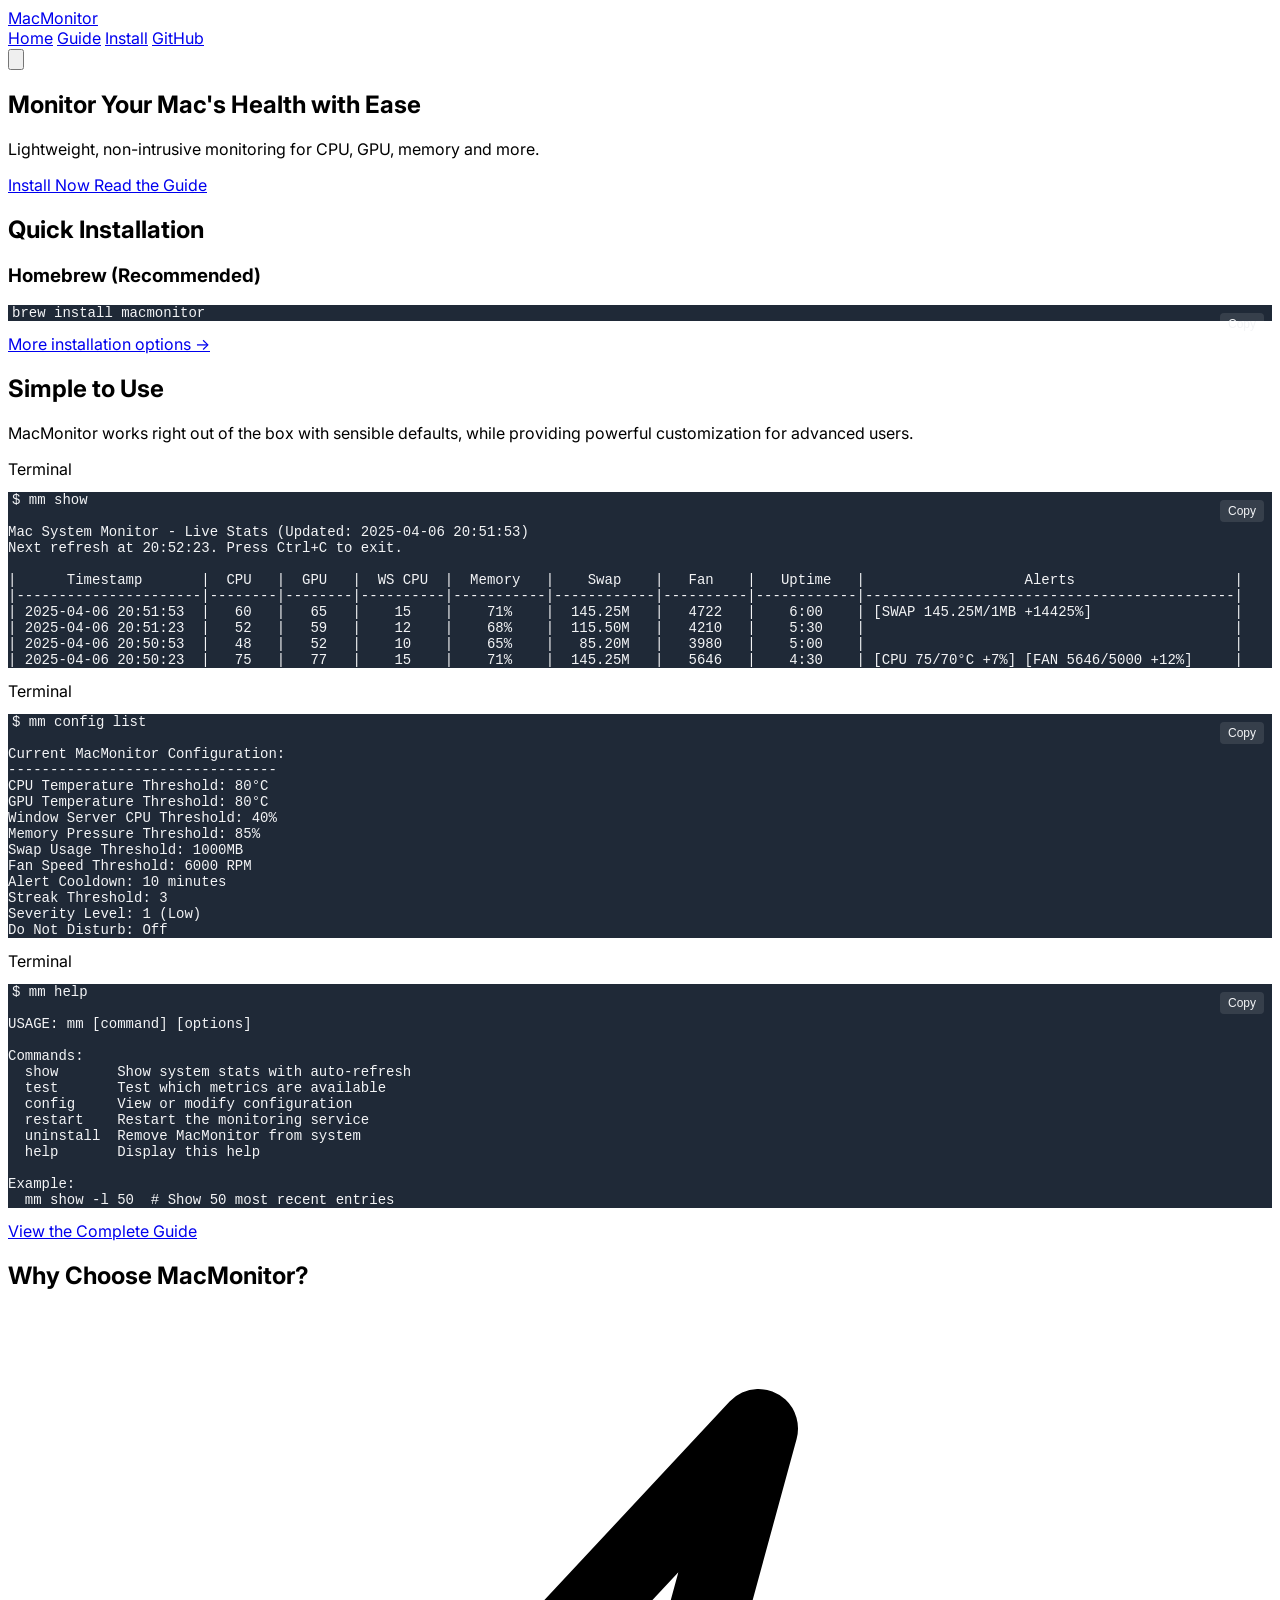
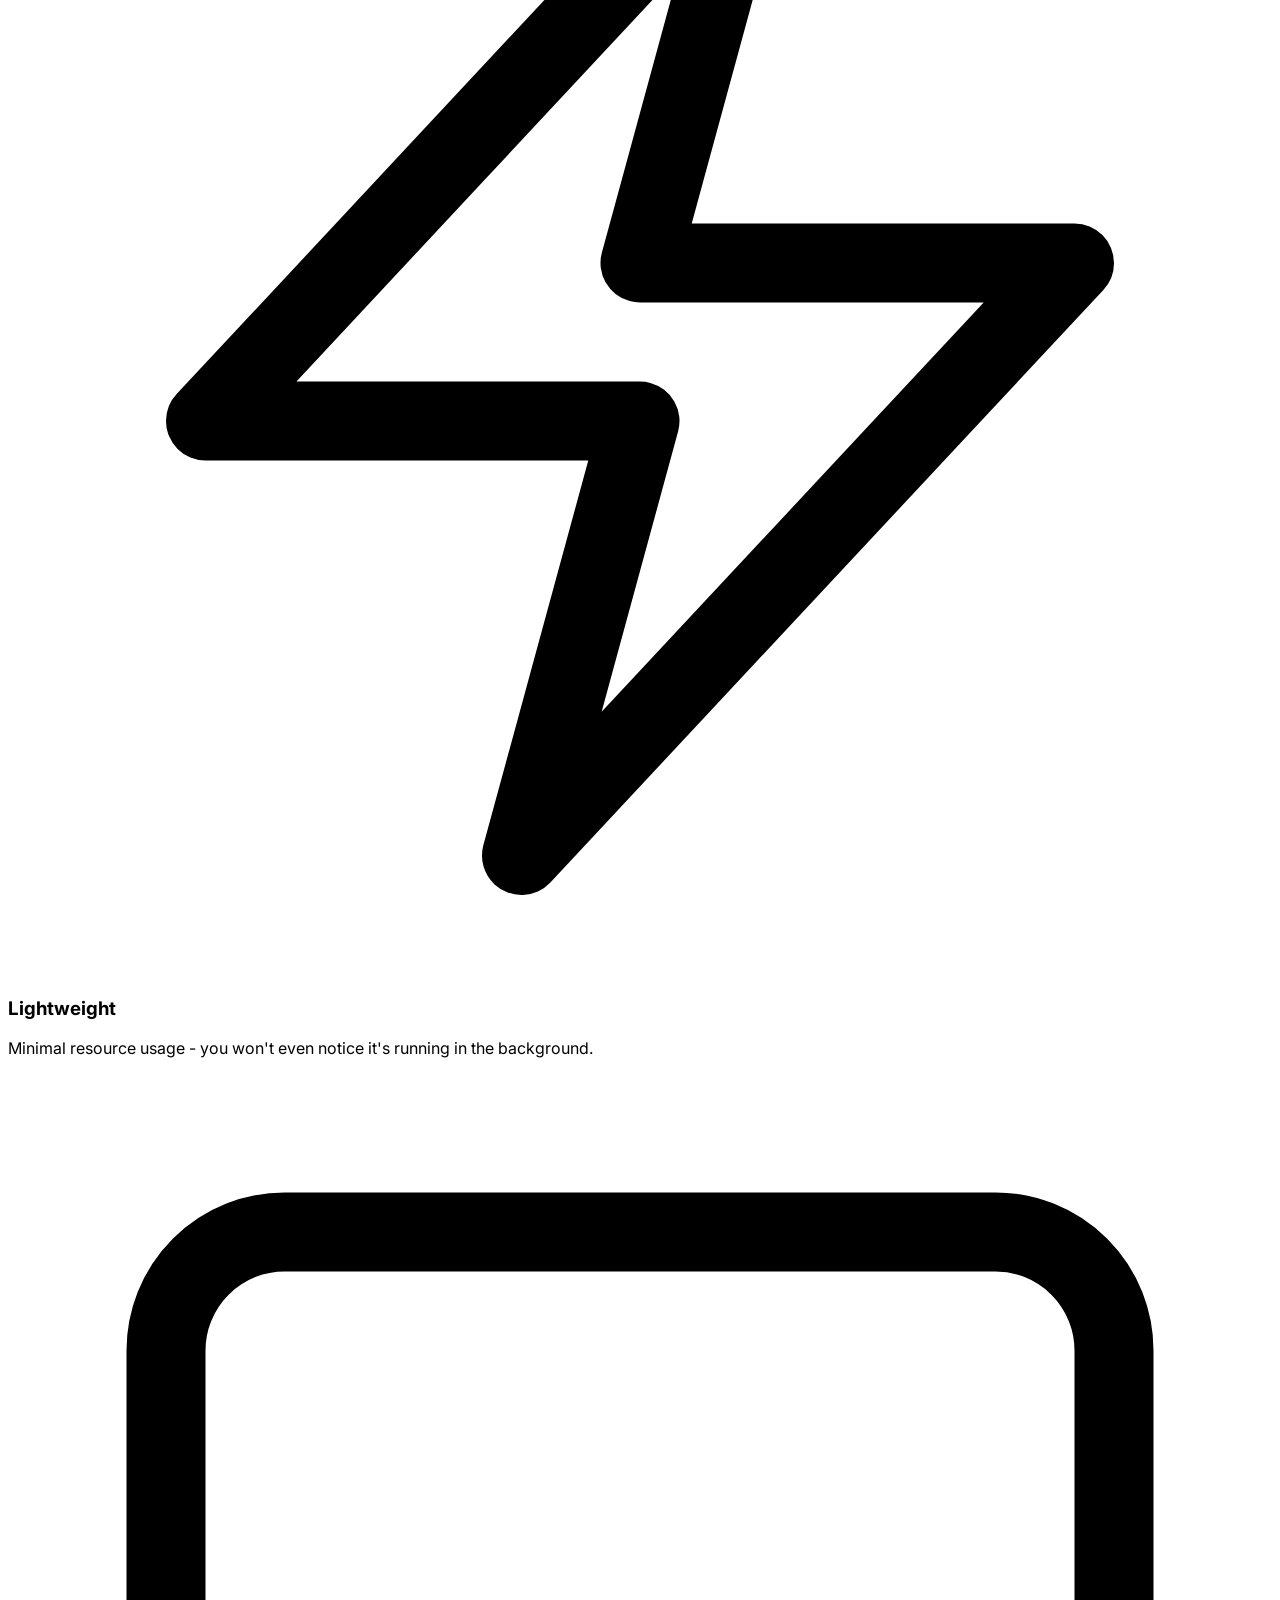
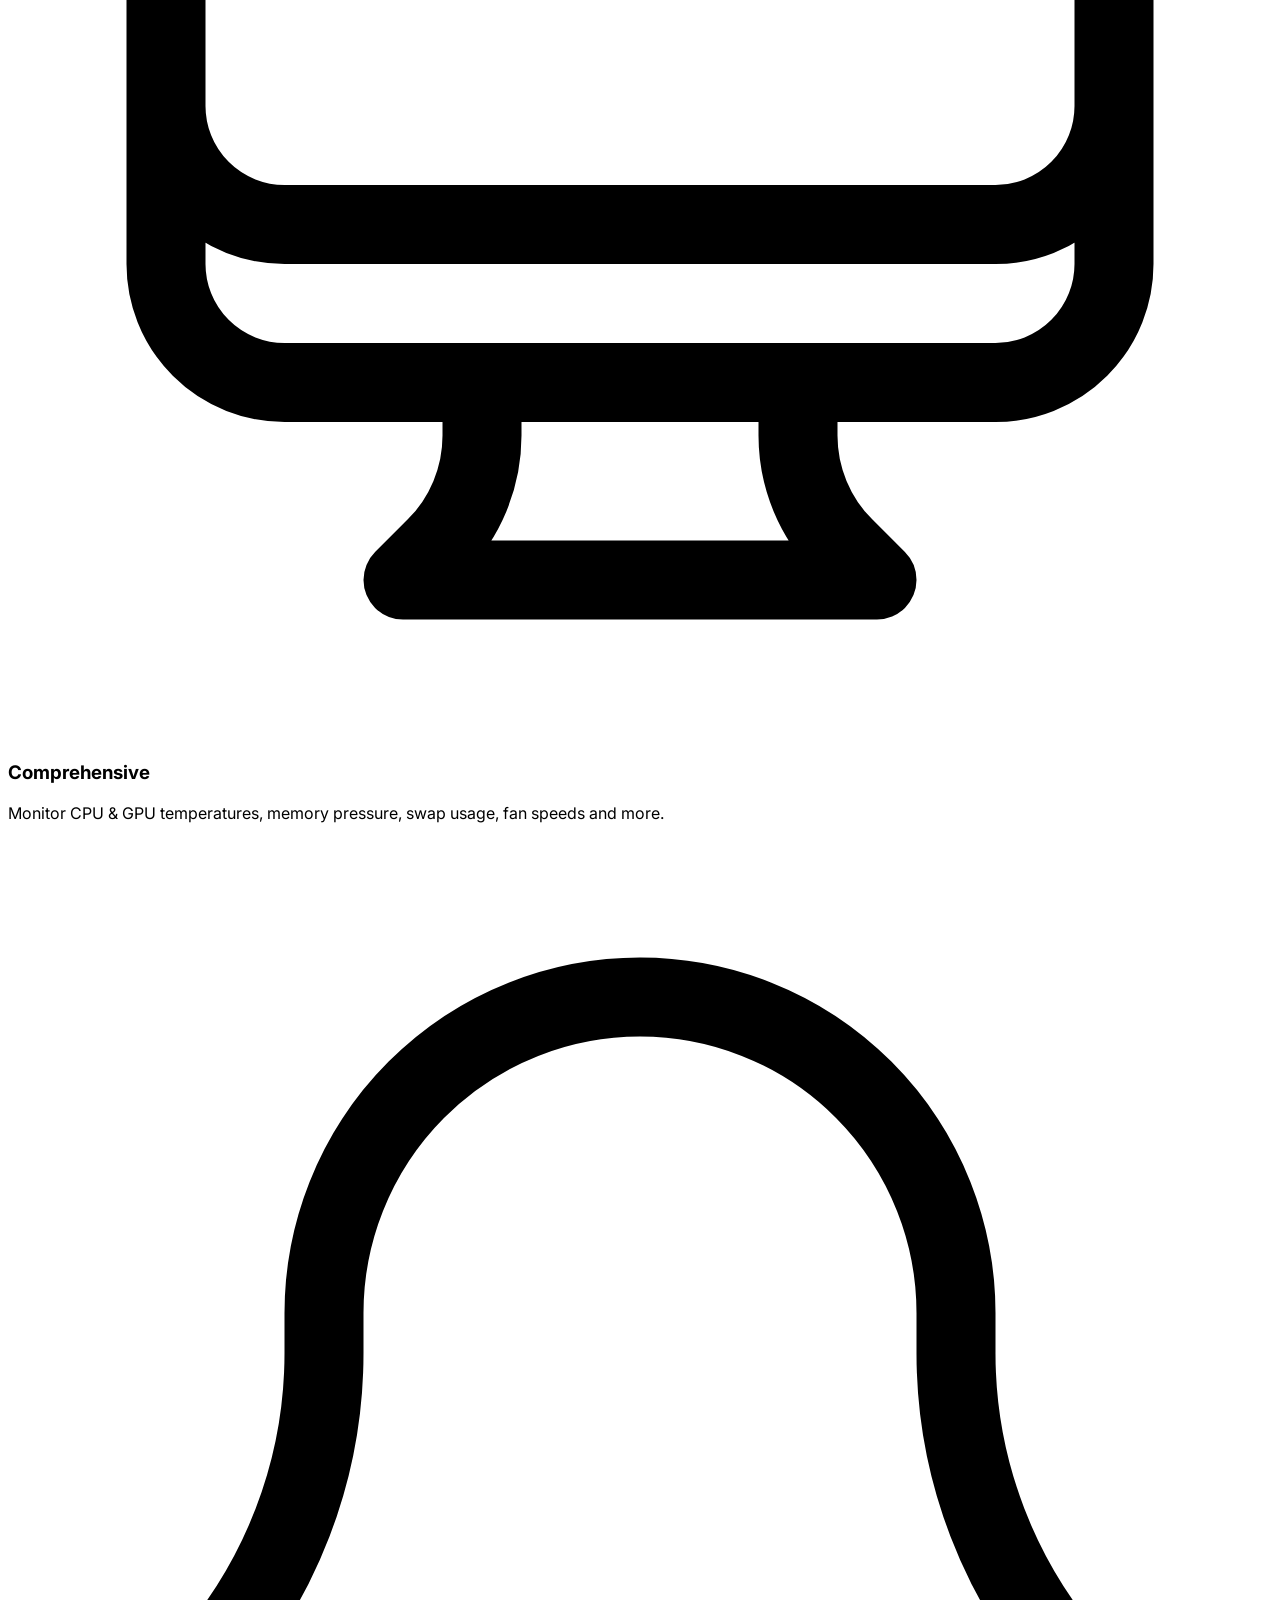
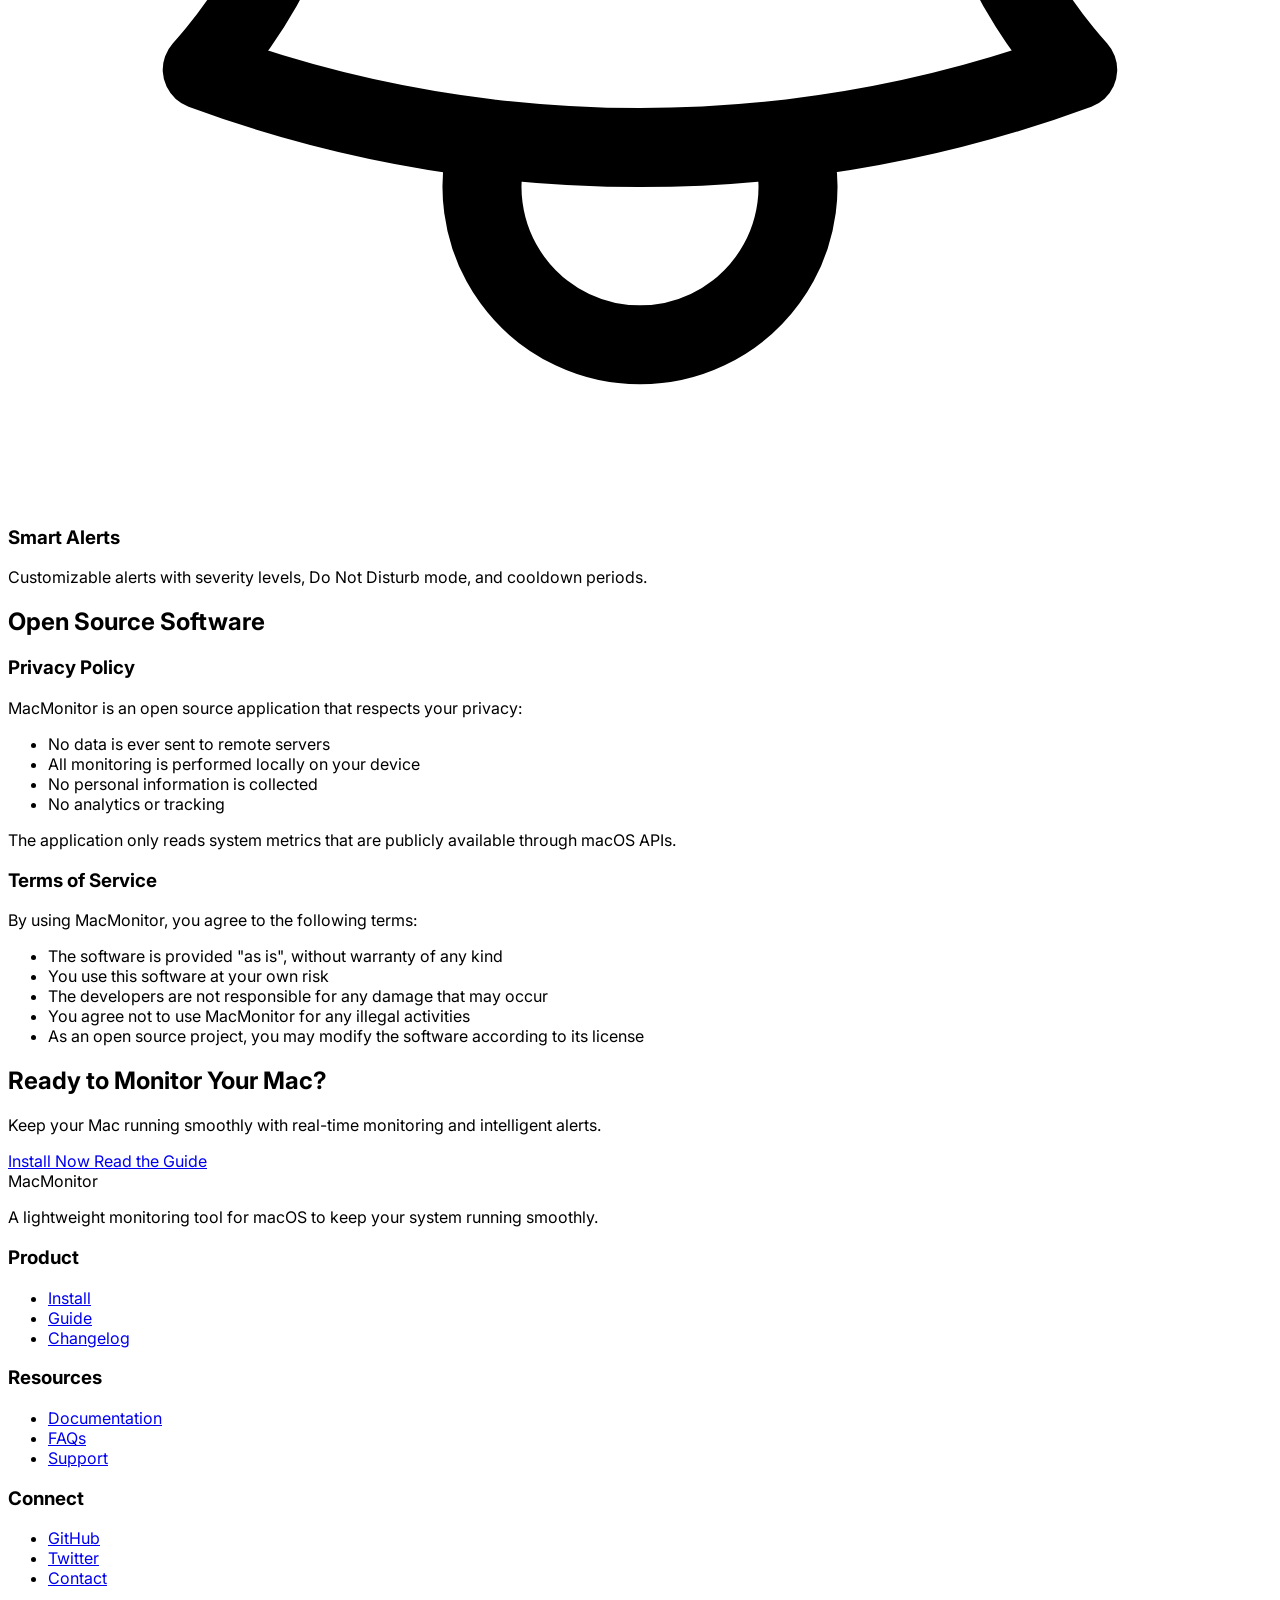
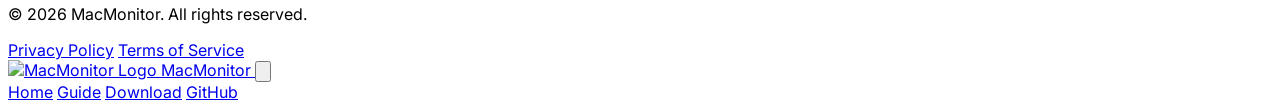
==== website/index.html @ 429462b3 "v0" ====
<!DOCTYPE html>
<html lang="en">
<head>
    <meta charset="UTF-8">
    <meta name="viewport" content="width=device-width, initial-scale=1.0">
    <title>MacMonitor - Lightweight System Monitoring for macOS</title>
    <meta name="description" content="MacMonitor is a lightweight, non-intrusive system monitoring tool for your Mac that helps you track CPU, GPU, memory usage and more with intelligent alerts.">
    <meta name="keywords" content="mac, macOS, monitoring, system monitor, CPU temperature, GPU temperature, memory, performance, alerts">
    
    <!-- Open Graph / Social Media Meta Tags -->
    <meta property="og:title" content="MacMonitor - Lightweight System Monitoring for macOS">
    <meta property="og:description" content="Track your Mac's health with real-time monitoring of CPU, GPU, memory usage and customizable alerts.">
    <meta property="og:image" content="https://macmonitor.example.com/img/social-preview.jpg">
    <meta property="og:url" content="https://macmonitor.example.com">
    <meta property="og:type" content="website">
    
    <!-- Twitter Card Meta Tags -->
    <meta name="twitter:card" content="summary_large_image">
    <meta name="twitter:title" content="MacMonitor - Lightweight System Monitoring for macOS">
    <meta name="twitter:description" content="Track your Mac's health with real-time monitoring of CPU, GPU, memory usage and customizable alerts.">
    <meta name="twitter:image" content="https://macmonitor.example.com/img/social-preview.jpg">
    
    <!-- Favicon -->
    <link rel="icon" type="image/png" href="img/favicon.png">
    
    <!-- Tailwind CSS -->
    <script src="https://cdn.tailwindcss.com"></script>
    
    <!-- Custom Styles -->
    <link rel="stylesheet" href="css/custom.css">
    
    <!-- Fonts -->
    <link rel="preconnect" href="https://fonts.googleapis.com">
    <link rel="preconnect" href="https://fonts.gstatic.com" crossorigin>
    <link href="https://fonts.googleapis.com/css2?family=Inter:wght@300;400;500;600;700&display=swap" rel="stylesheet">
    
    <style>
        body {
            font-family: 'Inter', sans-serif;
        }
    </style>
</head>
<body class="bg-gray-50 text-gray-900">
    <!-- Navigation -->
    <nav class="bg-white shadow-sm">
        <div class="container mx-auto px-4 py-3 flex justify-between items-center">
            <a href="index.html" class="flex items-center space-x-2">
                <span class="font-semibold text-xl text-gray-900">MacMonitor</span>
            </a>
            <div class="space-x-6 hidden md:flex">
                <a href="index.html" class="text-indigo-600 font-medium">Home</a>
                <a href="guide.html" class="text-gray-600 hover:text-indigo-600 transition">Guide</a>
                <a href="download.html" class="text-gray-600 hover:text-indigo-600 transition">Install</a>
                <a href="https://github.com/user/mac-system-monitor" class="text-gray-600 hover:text-indigo-600 transition">GitHub</a>
            </div>
            <button class="md:hidden">
                <svg xmlns="http://www.w3.org/2000/svg" fill="none" viewBox="0 0 24 24" stroke-width="1.5" stroke="currentColor" class="w-6 h-6">
                    <path stroke-linecap="round" stroke-linejoin="round" d="M3.75 6.75h16.5M3.75 12h16.5m-16.5 5.25h16.5" />
                </svg>
            </button>
        </div>
    </nav>

    <!-- Hero Section -->
    <section class="bg-gradient-to-r from-indigo-950 to-blue-800 text-white py-20">
        <div class="container mx-auto px-4 flex flex-col md:flex-row items-center">
            <div class="md:w-1/2 mb-10 md:mb-0">
                <h1 class="text-4xl md:text-5xl font-bold mb-4">Monitor Your Mac's Health with Ease</h1>
                <p class="text-xl mb-8 opacity-90">Lightweight, non-intrusive monitoring for CPU, GPU, memory and more.</p>
                <div class="flex flex-col sm:flex-row space-y-3 sm:space-y-0 sm:space-x-4">
                    <a href="download.html" class="bg-white text-indigo-600 hover:bg-gray-100 transition py-3 px-6 rounded-lg font-medium text-center">
                        Install Now
                    </a>
                    <a href="guide.html" class="border border-white text-white hover:bg-white hover:text-indigo-600 transition py-3 px-6 rounded-lg font-medium text-center">
                        Read the Guide
                    </a>
                </div>
            </div>
            <div class="md:w-1/2">
                <!-- Quick Installation Section -->
                <div class="bg-white rounded-lg shadow-lg p-6">
                    <h2 class="text-xl font-bold text-gray-900 mb-4">Quick Installation</h2>
                    
                    <div class="bg-gray-50 p-4 rounded-lg mb-4">
                        <h3 class="text-lg font-semibold mb-2 text-gray-900">Homebrew (Recommended)</h3>
                        <div class="bg-gray-900 rounded p-2 overflow-x-auto">
                            <pre style="background-color: #1F2937;" class="text-gray-200 font-mono text-sm"><code style="background-color: transparent; color: #F3F4F6;">brew install macmonitor</code></pre>
                        </div>
                    </div>
                    <div class="mt-4 text-center">
                        <a href="download.html" class="text-indigo-600 hover:text-indigo-700 font-medium text-sm">
                            More installation options →
                        </a>
                    </div>
                </div>
            </div>
        </div>
    </section>


    

    <!-- Usage Example Section -->
    <section class="py-16 bg-gray-50">
        <div class="container mx-auto px-4">
            <h2 class="text-3xl font-bold text-center mb-8">Simple to Use</h2>
            <p class="text-lg text-center text-gray-600 mb-12 max-w-3xl mx-auto">MacMonitor works right out of the box with sensible defaults, while providing powerful customization for advanced users.</p>
            
            <div class="bg-gray-900 rounded-lg shadow-xl p-6 mb-8 overflow-hidden">
                <div class="flex items-center mb-4">
                    <div class="flex space-x-2">
                        <div class="w-3 h-3 bg-red-500 rounded-full"></div>
                        <div class="w-3 h-3 bg-yellow-500 rounded-full"></div>
                        <div class="w-3 h-3 bg-green-500 rounded-full"></div>
                    </div>
                    <div class="ml-4 text-white opacity-70 text-sm">Terminal</div>
                </div>
                <pre style="background-color: #1F2937;" class="text-gray-200 font-mono text-sm md:text-base overflow-x-auto"><code style="background-color: transparent; color: #F3F4F6;">$ mm show

Mac System Monitor - Live Stats (Updated: 2025-04-06 20:51:53)
Next refresh at 20:52:23. Press Ctrl+C to exit.

|      Timestamp       |  CPU   |  GPU   |  WS CPU  |  Memory   |    Swap    |   Fan    |   Uptime   |                   Alerts                   |
|----------------------|--------|--------|----------|-----------|------------|----------|------------|--------------------------------------------|
| 2025-04-06 20:51:53  |   60   |   65   |    15    |    71%    |  145.25M   |   4722   |    6:00    | [SWAP 145.25M/1MB +14425%]                 |
| 2025-04-06 20:51:23  |   52   |   59   |    12    |    68%    |  115.50M   |   4210   |    5:30    |                                            |
| 2025-04-06 20:50:53  |   48   |   52   |    10    |    65%    |   85.20M   |   3980   |    5:00    |                                            |
| 2025-04-06 20:50:23  |   75   |   77   |    15    |    71%    |  145.25M   |   5646   |    4:30    | [CPU 75/70°C +7%] [FAN 5646/5000 +12%]     |</code></pre>
            </div>
            
            <div class="grid md:grid-cols-2 gap-8 my-12">
                <div class="bg-gray-900 rounded-lg shadow-xl p-6 overflow-hidden">
                    <div class="flex items-center mb-4">
                        <div class="flex space-x-2">
                            <div class="w-3 h-3 bg-red-500 rounded-full"></div>
                            <div class="w-3 h-3 bg-yellow-500 rounded-full"></div>
                            <div class="w-3 h-3 bg-green-500 rounded-full"></div>
                        </div>
                        <div class="ml-4 text-white opacity-70 text-sm">Terminal</div>
                    </div>
                    <pre style="background-color: #1F2937;" class="text-gray-200 font-mono text-sm md:text-base overflow-x-auto"><code style="background-color: transparent; color: #F3F4F6;">$ mm config list

Current MacMonitor Configuration:
--------------------------------
CPU Temperature Threshold: 80°C
GPU Temperature Threshold: 80°C
Window Server CPU Threshold: 40%
Memory Pressure Threshold: 85%
Swap Usage Threshold: 1000MB
Fan Speed Threshold: 6000 RPM
Alert Cooldown: 10 minutes
Streak Threshold: 3
Severity Level: 1 (Low)
Do Not Disturb: Off</code></pre>
                </div>
                
                <div class="bg-gray-900 rounded-lg shadow-xl p-6 overflow-hidden">
                    <div class="flex items-center mb-4">
                        <div class="flex space-x-2">
                            <div class="w-3 h-3 bg-red-500 rounded-full"></div>
                            <div class="w-3 h-3 bg-yellow-500 rounded-full"></div>
                            <div class="w-3 h-3 bg-green-500 rounded-full"></div>
                        </div>
                        <div class="ml-4 text-white opacity-70 text-sm">Terminal</div>
                    </div>
                    <pre style="background-color: #1F2937;" class="text-gray-200 font-mono text-sm md:text-base overflow-x-auto"><code style="background-color: transparent; color: #F3F4F6;">$ mm help

USAGE: mm [command] [options]

Commands:
  show       Show system stats with auto-refresh
  test       Test which metrics are available
  config     View or modify configuration
  restart    Restart the monitoring service
  uninstall  Remove MacMonitor from system
  help       Display this help

Example:
  mm show -l 50  # Show 50 most recent entries</code></pre>
                </div>
            </div>
            
            <div class="flex justify-center">
                <a href="guide.html" class="bg-indigo-600 hover:bg-indigo-700 transition text-white py-3 px-8 rounded-lg font-medium">
                    View the Complete Guide
                </a>
            </div>
        </div>
    </section>

    <!-- Features Section -->
    <section class="py-16 bg-gray-50">
        <div class="container mx-auto px-4">
            <h2 class="text-3xl font-bold text-center mb-12">Why Choose MacMonitor?</h2>
            
            <div class="grid md:grid-cols-3 gap-8">
                <!-- Feature 1 -->
                <div class="bg-white p-6 rounded-lg shadow">
                    <div class="text-indigo-600 mb-4">
                        <svg xmlns="http://www.w3.org/2000/svg" fill="none" viewBox="0 0 24 24" stroke-width="1.5" stroke="currentColor" class="w-8 h-8">
                            <path stroke-linecap="round" stroke-linejoin="round" d="M3.75 13.5l10.5-11.25L12 10.5h8.25L9.75 21.75 12 13.5H3.75z" />
                        </svg>
                    </div>
                    <h3 class="text-xl font-semibold mb-2">Lightweight</h3>
                    <p class="text-gray-600">Minimal resource usage - you won't even notice it's running in the background.</p>
                </div>
                
                <!-- Feature 2 -->
                <div class="bg-white p-6 rounded-lg shadow">
                    <div class="text-indigo-600 mb-4">
                        <svg xmlns="http://www.w3.org/2000/svg" fill="none" viewBox="0 0 24 24" stroke-width="1.5" stroke="currentColor" class="w-8 h-8">
                            <path stroke-linecap="round" stroke-linejoin="round" d="M9 17.25v1.007a3 3 0 01-.879 2.122L7.5 21h9l-.621-.621A3 3 0 0115 18.257V17.25m6-12V15a2.25 2.25 0 01-2.25 2.25H5.25A2.25 2.25 0 013 15V5.25m18 0A2.25 2.25 0 0018.75 3H5.25A2.25 2.25 0 003 5.25m18 0V12a2.25 2.25 0 01-2.25 2.25H5.25A2.25 2.25 0 013 12V5.25" />
                        </svg>
                    </div>
                    <h3 class="text-xl font-semibold mb-2">Comprehensive</h3>
                    <p class="text-gray-600">Monitor CPU & GPU temperatures, memory pressure, swap usage, fan speeds and more.</p>
                </div>
                
                <!-- Feature 3 -->
                <div class="bg-white p-6 rounded-lg shadow">
                    <div class="text-indigo-600 mb-4">
                        <svg xmlns="http://www.w3.org/2000/svg" fill="none" viewBox="0 0 24 24" stroke-width="1.5" stroke="currentColor" class="w-8 h-8">
                            <path stroke-linecap="round" stroke-linejoin="round" d="M14.857 17.082a23.848 23.848 0 005.454-1.31A8.967 8.967 0 0118 9.75v-.7V9A6 6 0 006 9v.75a8.967 8.967 0 01-2.312 6.022c1.733.64 3.56 1.085 5.455 1.31m5.714 0a24.255 24.255 0 01-5.714 0m5.714 0a3 3 0 11-5.714 0" />
                        </svg>
                    </div>
                    <h3 class="text-xl font-semibold mb-2">Smart Alerts</h3>
                    <p class="text-gray-600">Customizable alerts with severity levels, Do Not Disturb mode, and cooldown periods.</p>
                </div>
            </div>
        </div>
    </section>

    <!-- Terms and Privacy Section -->
    <section class="py-16 bg-gray-50">
        <div class="container mx-auto px-4">
            <h2 class="text-3xl font-bold text-center mb-12">Open Source Software</h2>
            
            <div class="grid md:grid-cols-2 gap-12">
                <!-- Privacy -->
                <div class="bg-white p-6 rounded-lg shadow">
                    <h3 class="text-xl font-semibold mb-4">Privacy Policy</h3>
                    <p class="text-gray-600 mb-4">MacMonitor is an open source application that respects your privacy:</p>
                    <ul class="text-gray-600 space-y-2 list-disc pl-5">
                        <li>No data is ever sent to remote servers</li>
                        <li>All monitoring is performed locally on your device</li>
                        <li>No personal information is collected</li>
                        <li>No analytics or tracking</li>
                    </ul>
                    <p class="text-gray-600 mt-4">The application only reads system metrics that are publicly available through macOS APIs.</p>
                </div>
                
                <!-- Terms -->
                <div class="bg-white p-6 rounded-lg shadow">
                    <h3 class="text-xl font-semibold mb-4">Terms of Service</h3>
                    <p class="text-gray-600 mb-4">By using MacMonitor, you agree to the following terms:</p>
                    <ul class="text-gray-600 space-y-2 list-disc pl-5">
                        <li>The software is provided "as is", without warranty of any kind</li>
                        <li>You use this software at your own risk</li>
                        <li>The developers are not responsible for any damage that may occur</li>
                        <li>You agree not to use MacMonitor for any illegal activities</li>
                        <li>As an open source project, you may modify the software according to its license</li>
                    </ul>
                </div>
            </div>
        </div>
    </section>

    <!-- CTA Section -->
    <section class="py-20 bg-indigo-600 text-white">
        <div class="container mx-auto px-4 text-center">
            <h2 class="text-3xl font-bold mb-6">Ready to Monitor Your Mac?</h2>
            <p class="text-xl mb-10 opacity-90 max-w-3xl mx-auto">Keep your Mac running smoothly with real-time monitoring and intelligent alerts.</p>
            <div class="flex flex-col sm:flex-row justify-center space-y-4 sm:space-y-0 sm:space-x-4">
                <a href="download.html" class="bg-white text-indigo-600 hover:bg-gray-100 transition py-3 px-8 rounded-lg font-medium">
                    Install Now
                </a>
                <a href="guide.html" class="border border-white text-white hover:bg-white hover:text-indigo-600 transition py-3 px-8 rounded-lg font-medium">
                    Read the Guide
                </a>
            </div>
        </div>
    </section>

    <!-- Footer -->
    <footer class="bg-gray-900 text-white py-12">
        <div class="container mx-auto px-4">
            <div class="flex flex-col md:flex-row justify-between">
                <div class="mb-8 md:mb-0">
                    <div class="flex items-center space-x-2 mb-4">
                        <span class="font-semibold text-xl">MacMonitor</span>
                    </div>
                    <p class="text-gray-400 max-w-xs">A lightweight monitoring tool for macOS to keep your system running smoothly.</p>
                </div>
                
                <div class="grid grid-cols-2 md:grid-cols-3 gap-8">
                    <div>
                        <h3 class="font-semibold mb-4">Product</h3>
                        <ul class="space-y-2">
                            <li><a href="download.html" class="text-gray-400 hover:text-white transition">Install</a></li>
                            <li><a href="guide.html" class="text-gray-400 hover:text-white transition">Guide</a></li>
                            <li><a href="#" class="text-gray-400 hover:text-white transition">Changelog</a></li>
                        </ul>
                    </div>
                    
                    <div>
                        <h3 class="font-semibold mb-4">Resources</h3>
                        <ul class="space-y-2">
                            <li><a href="#" class="text-gray-400 hover:text-white transition">Documentation</a></li>
                            <li><a href="#" class="text-gray-400 hover:text-white transition">FAQs</a></li>
                            <li><a href="#" class="text-gray-400 hover:text-white transition">Support</a></li>
                        </ul>
                    </div>
                    
                    <div>
                        <h3 class="font-semibold mb-4">Connect</h3>
                        <ul class="space-y-2">
                            <li><a href="https://github.com/user/mac-system-monitor" class="text-gray-400 hover:text-white transition">GitHub</a></li>
                            <li><a href="#" class="text-gray-400 hover:text-white transition">Twitter</a></li>
                            <li><a href="#" class="text-gray-400 hover:text-white transition">Contact</a></li>
                        </ul>
                    </div>
                </div>
            </div>
            
            <div class="border-t border-gray-800 mt-12 pt-8 flex flex-col md:flex-row justify-between">
                <p class="text-gray-500">&copy; 2025 MacMonitor. All rights reserved.</p>
                <div class="flex space-x-6 mt-4 md:mt-0">
                    <a href="#" class="text-gray-500 hover:text-white transition">Privacy Policy</a>
                    <a href="#" class="text-gray-500 hover:text-white transition">Terms of Service</a>
                </div>
            </div>
        </div>
    </footer>

    <!-- JavaScript -->
    <script src="js/main.js"></script>
</body>
</html>
---- website/css/custom.css ----
/* 
 * Custom styles for MacMonitor website 
 */

/* Global Styles */
:root {
  --primary-color: #4F46E5;
  --primary-hover: #4338CA;
  --secondary-color: #1E40AF;
  --text-color: #1F2937;
  --text-light: #6B7280;
  --bg-color: #F9FAFB;
  --danger-color: #EF4444;
  --warning-color: #F59E0B;
  --success-color: #10B981;
}

body {
  scroll-behavior: smooth;
}

/* Code formatting */
code {
  background-color: #E5E7EB;
  padding: 0.125rem 0.25rem;
  border-radius: 0.25rem;
  font-size: 0.875em;
  font-family: ui-monospace, SFMono-Regular, Menlo, Monaco, Consolas, "Liberation Mono", "Courier New", monospace;
}

/* Command examples */
.command-example {
  background-color: #1F2937;
  color: #F3F4F6;
  padding: 1rem;
  border-radius: 0.5rem;
  overflow-x: auto;
  margin: 1.5rem 0;
  position: relative;
}

/* Copy button for code blocks */
.copy-btn {
  position: absolute;
  top: 0.5rem;
  right: 0.5rem;
  background-color: rgba(255, 255, 255, 0.1);
  border: none;
  border-radius: 0.25rem;
  color: #F3F4F6;
  padding: 0.25rem 0.5rem;
  font-size: 0.75rem;
  cursor: pointer;
  transition: background-color 0.2s;
}

.copy-btn:hover {
  background-color: rgba(255, 255, 255, 0.2);
}

/* Alert boxes */
.info-box {
  background-color: #EFF6FF;
  border-left: 4px solid #3B82F6;
  padding: 1rem;
  margin: 1.5rem 0;
  border-radius: 0.25rem;
}

.warning-box {
  background-color: #FFFBEB;
  border-left: 4px solid #F59E0B;
  padding: 1rem;
  margin: 1.5rem 0;
  border-radius: 0.25rem;
}

.success-box {
  background-color: #ECFDF5;
  border-left: 4px solid #10B981;
  padding: 1rem;
  margin: 1.5rem 0;
  border-radius: 0.25rem;
}

/* Animations */
@keyframes fadeIn {
  from { opacity: 0; }
  to { opacity: 1; }
}

.fade-in {
  animation: fadeIn 0.5s ease-in-out;
}

/* Feature card hover effect */
.feature-card {
  transition: transform 0.3s, box-shadow 0.3s;
}

.feature-card:hover {
  transform: translateY(-5px);
  box-shadow: 0 10px 25px -5px rgba(0, 0, 0, 0.1), 0 10px 10px -5px rgba(0, 0, 0, 0.04);
}

/* Responsive adjustments */
@media (max-width: 640px) {
  .container {
    padding-left: 1rem;
    padding-right: 1rem;
  }
  
  h1 {
    font-size: 1.875rem !important;
  }
  
  h2 {
    font-size: 1.5rem !important;
  }
  
  pre, code {
    font-size: 0.875rem;
  }
}

/* Print styles */
@media print {
  nav, footer, button, .toc-container {
    display: none !important;
  }
  
  body {
    font-size: 12pt;
    color: #000;
    background-color: #fff;
  }
  
  a {
    text-decoration: underline;
    color: #000;
  }
  
  h1, h2, h3, h4, h5, h6 {
    page-break-after: avoid;
    page-break-inside: avoid;
  }
  
  img {
    page-break-inside: avoid;
    max-width: 100% !important;
  }
  
  pre, blockquote {
    page-break-inside: avoid;
    border: 1px solid #ddd;
    padding: 0.5rem;
  }
  
  @page {
    margin: 2cm;
  }
}
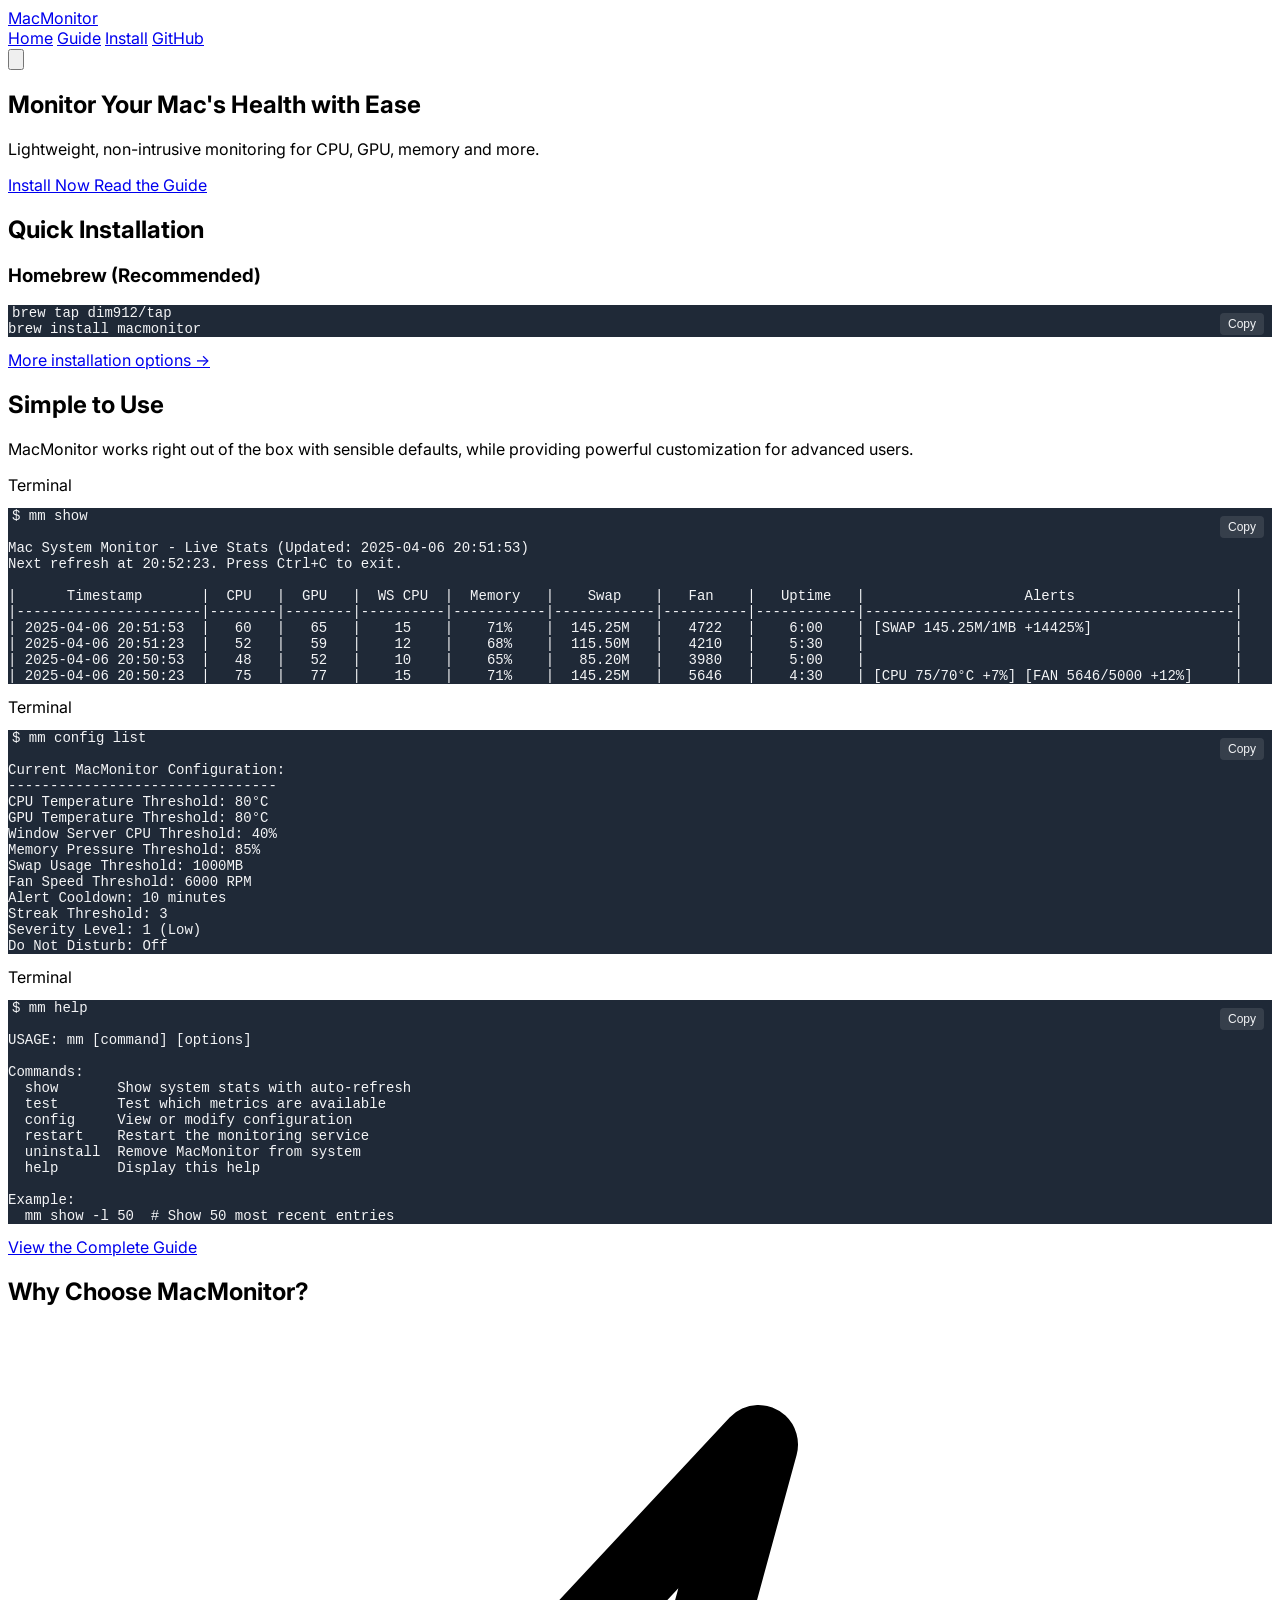
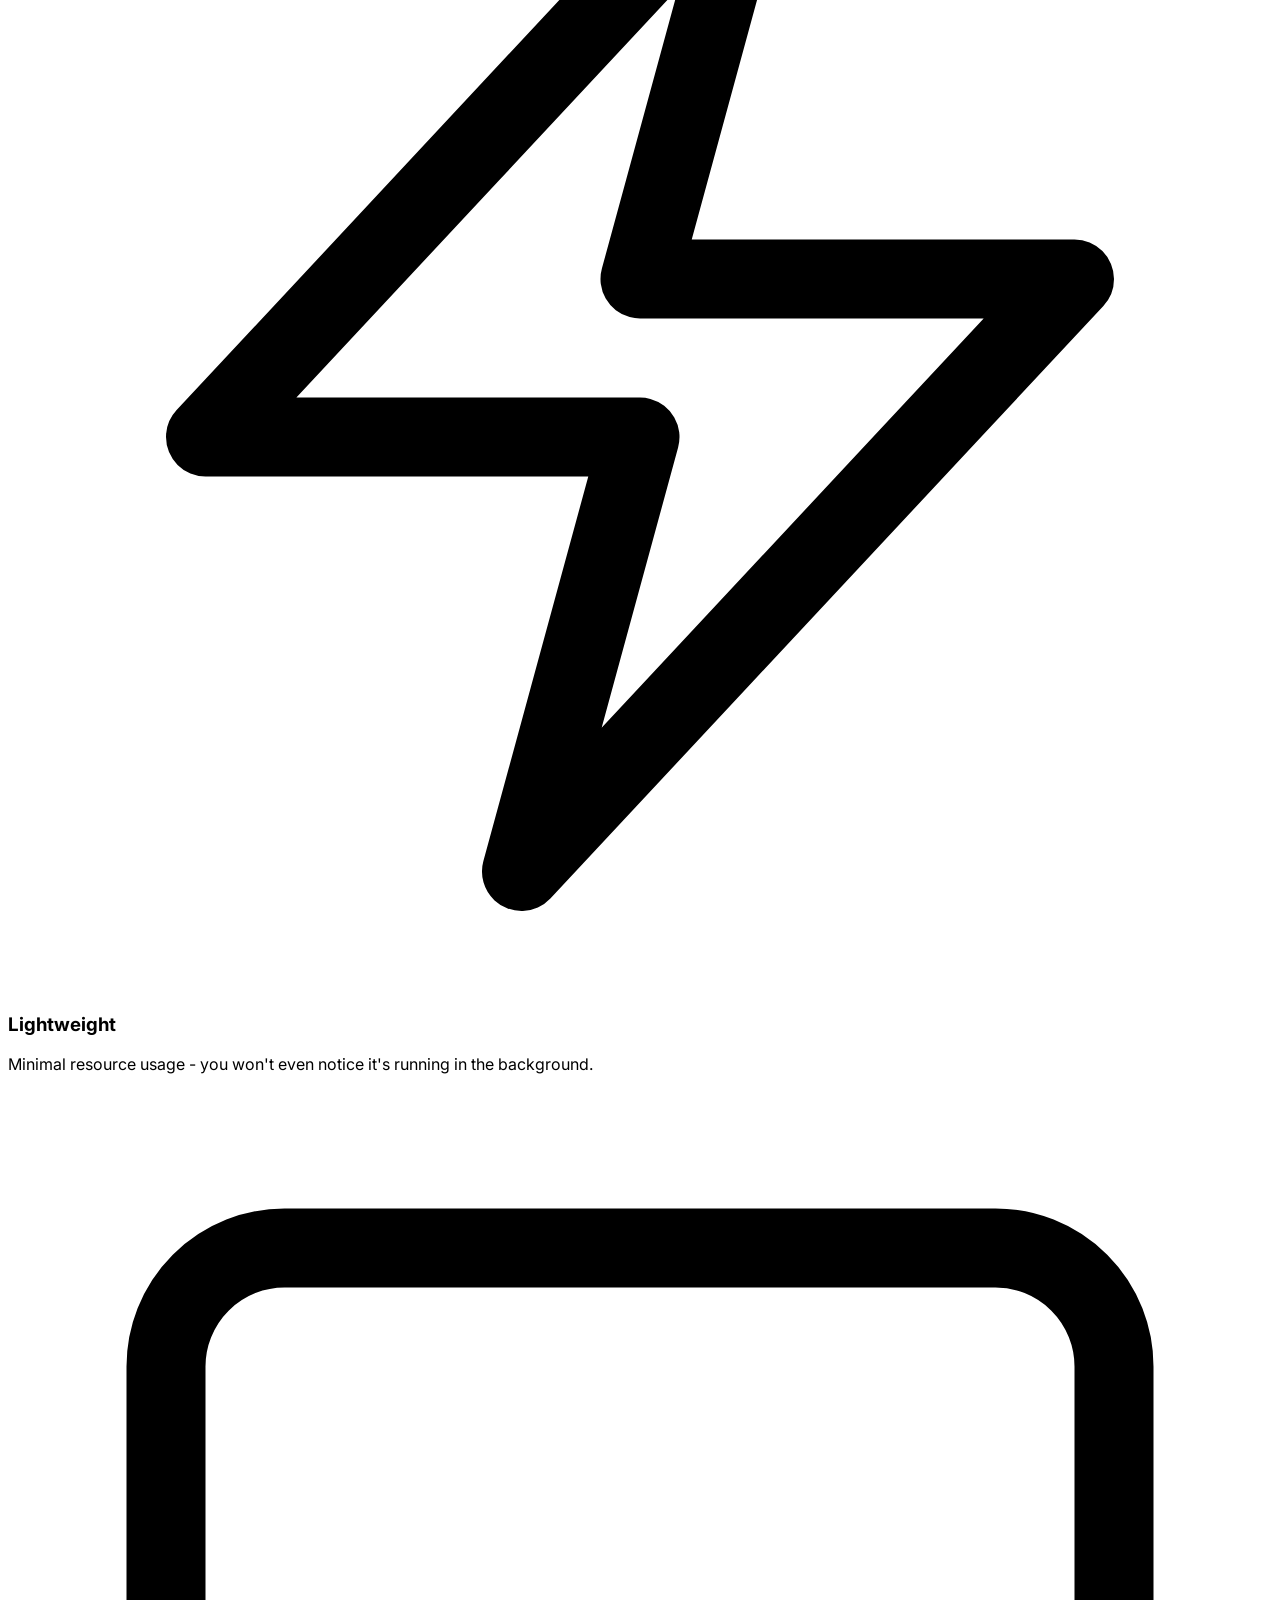
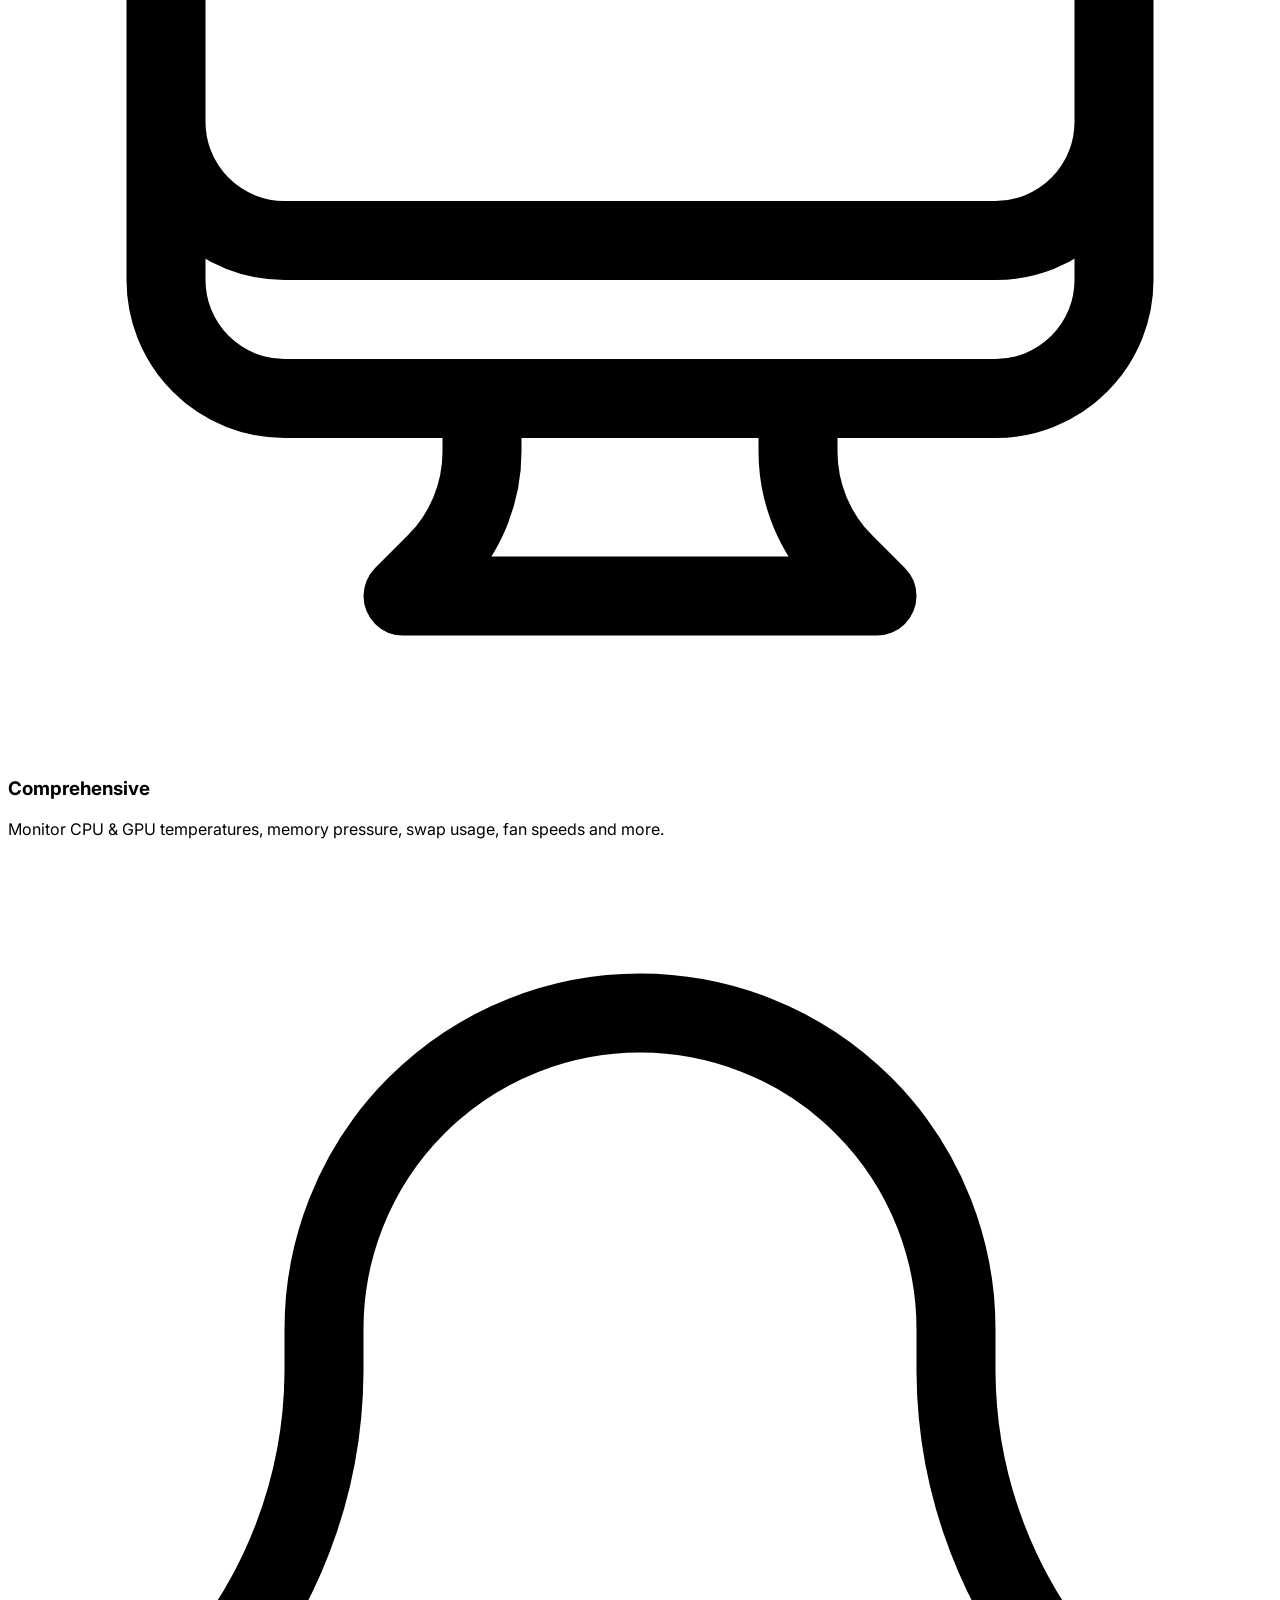
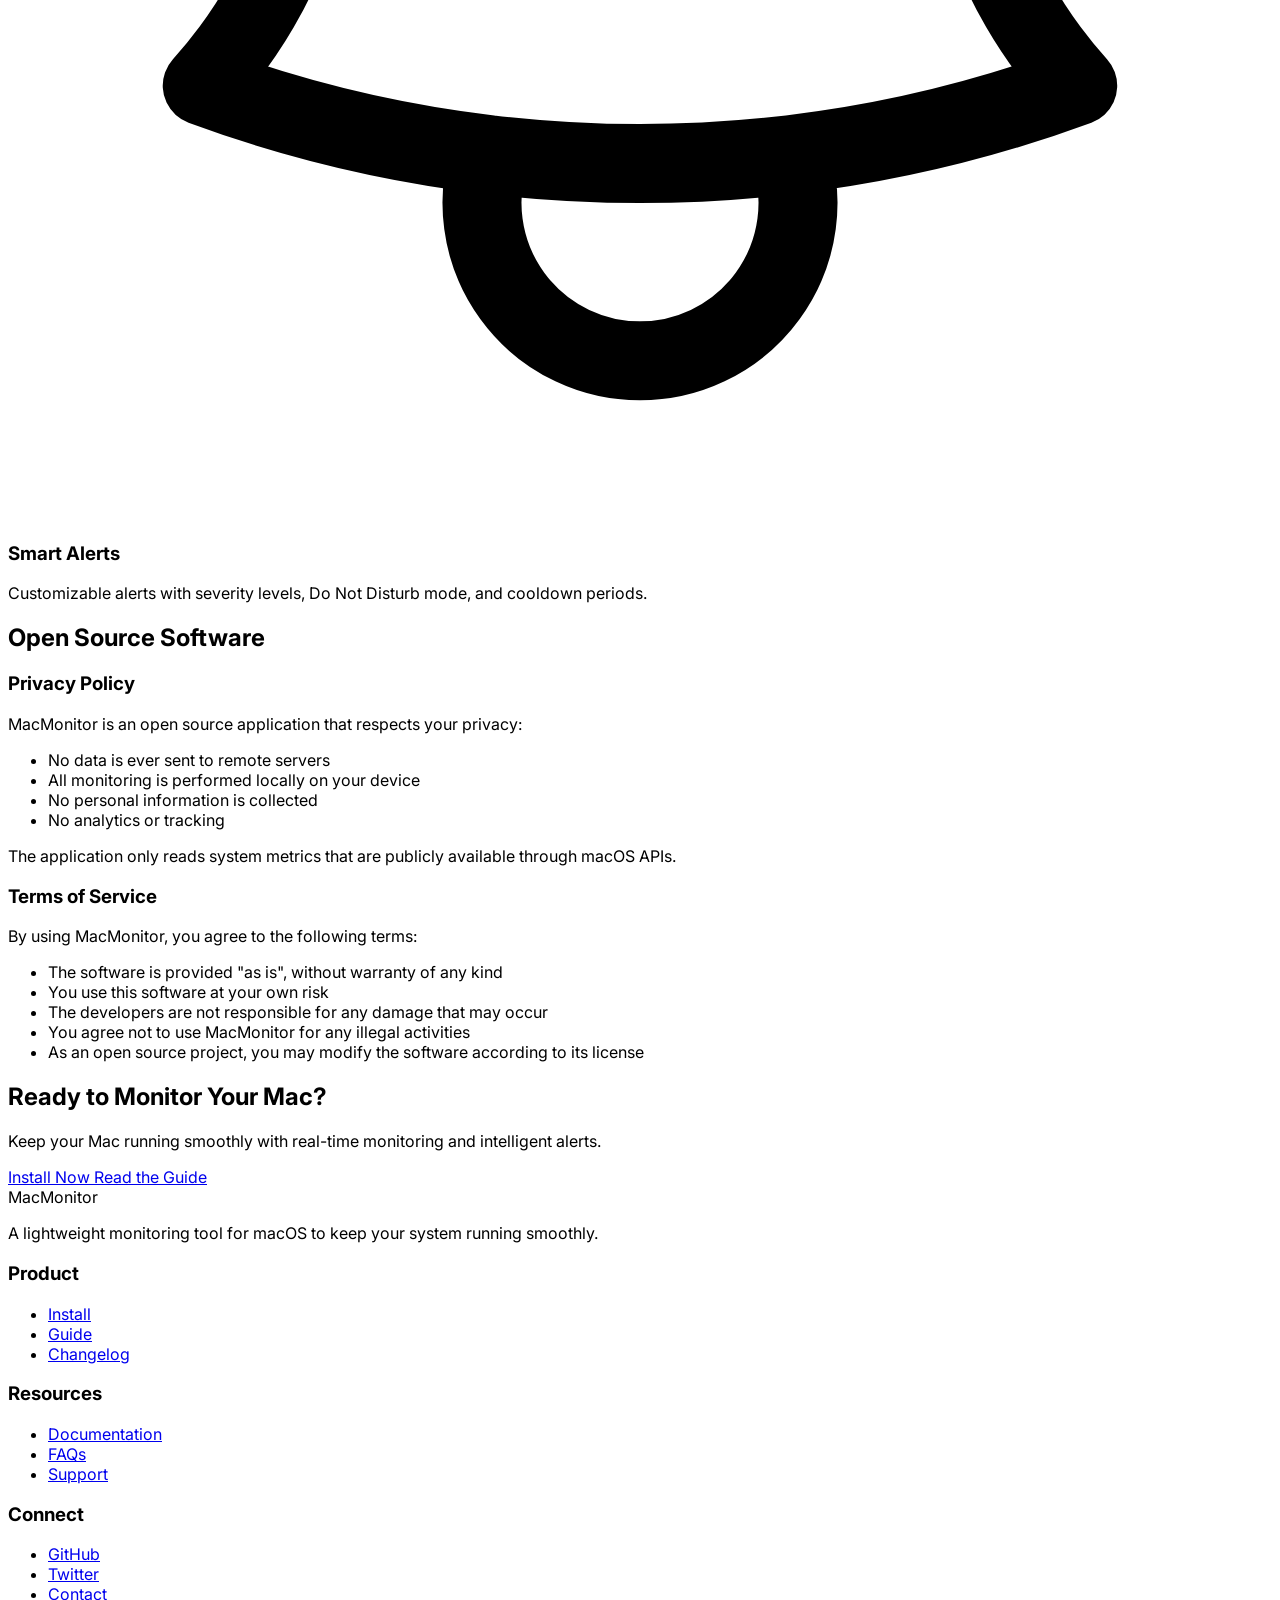
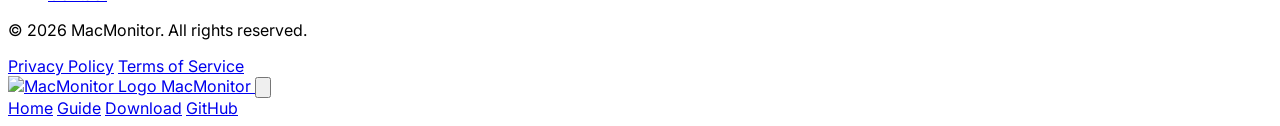
==== commit e168ee8e: "refactor" ====
--- a/website/index.html
+++ b/website/index.html
@@ -51,7 +51,7 @@
                 <a href="index.html" class="text-indigo-600 font-medium">Home</a>
                 <a href="guide.html" class="text-gray-600 hover:text-indigo-600 transition">Guide</a>
                 <a href="download.html" class="text-gray-600 hover:text-indigo-600 transition">Install</a>
-                <a href="https://github.com/user/mac-system-monitor" class="text-gray-600 hover:text-indigo-600 transition">GitHub</a>
+                <a href="https://github.com/dim912/macmonitor" class="text-gray-600 hover:text-indigo-600 transition">GitHub</a>
             </div>
             <button class="md:hidden">
                 <svg xmlns="http://www.w3.org/2000/svg" fill="none" viewBox="0 0 24 24" stroke-width="1.5" stroke="currentColor" class="w-6 h-6">
@@ -84,7 +84,8 @@
                     <div class="bg-gray-50 p-4 rounded-lg mb-4">
                         <h3 class="text-lg font-semibold mb-2 text-gray-900">Homebrew (Recommended)</h3>
                         <div class="bg-gray-900 rounded p-2 overflow-x-auto">
-                            <pre style="background-color: #1F2937;" class="text-gray-200 font-mono text-sm"><code style="background-color: transparent; color: #F3F4F6;">brew install macmonitor</code></pre>
+                            <pre style="background-color: #1F2937;" class="text-gray-200 font-mono text-sm"><code style="background-color: transparent; color: #F3F4F6;">brew tap dim912/tap
+brew install macmonitor</code></pre>
                         </div>
                     </div>
                     <div class="mt-4 text-center">
@@ -314,7 +315,7 @@
                     <div>
                         <h3 class="font-semibold mb-4">Connect</h3>
                         <ul class="space-y-2">
-                            <li><a href="https://github.com/user/mac-system-monitor" class="text-gray-400 hover:text-white transition">GitHub</a></li>
+                            <li><a href="https://github.com/dim912/macmonitor" class="text-gray-400 hover:text-white transition">GitHub</a></li>
                             <li><a href="#" class="text-gray-400 hover:text-white transition">Twitter</a></li>
                             <li><a href="#" class="text-gray-400 hover:text-white transition">Contact</a></li>
                         </ul>
